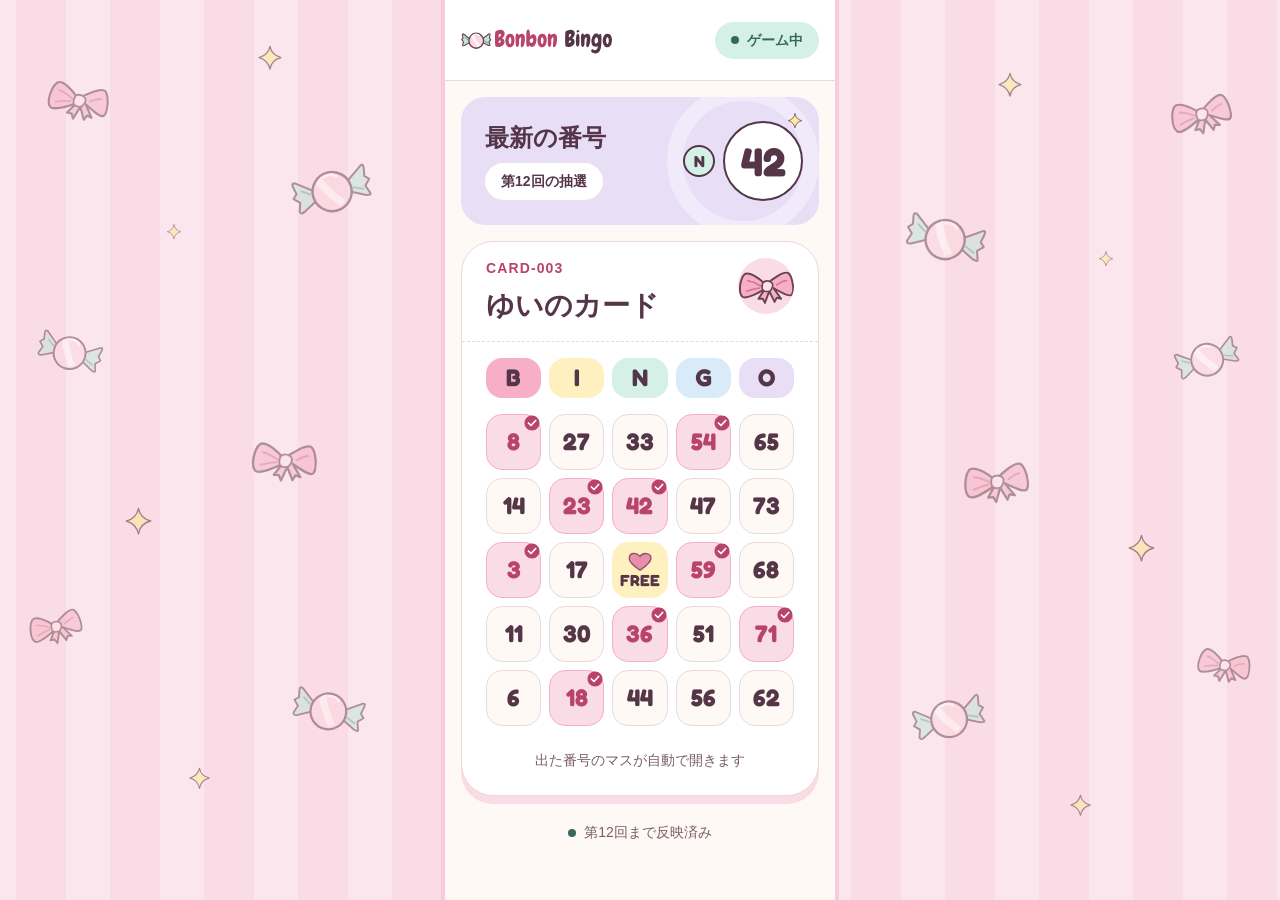
==== card.html @ c979d32b "first commit" ====
<!doctype html>
<html lang="ja">
<head>
  <meta charset="utf-8">
  <meta name="viewport" content="width=device-width, initial-scale=1">
  <title>マイカード｜Bonbon Bingo</title>
  <link rel="stylesheet" href="css/style.css">
  <!-- 数字のルール、保存と変更通知、参加者用の表示の順に読み込む。各JSの中身は実装手順のコメント。 -->
  <script defer src="js/game.js"></script>
  <script defer src="js/storage.js"></script>
  <script defer src="js/card.js"></script>
</head>
<!-- デザイン確認用。下の data-card-state だけを変更して保存し、ブラウザを再読み込みする。
     playing＝進行中、register＝初回登録、ended＝終了、closed＝受付締切、reset＝旧カード、error＝読込エラー。
     以下のID・名前・番号・マスはすべて第12回の静的な見本。実装時はURLと保存データから状態を選ぶ。 -->
<body class="card-page" data-card-state="playing">
  <!-- .card-shell は参加者の画面全体。PCではこの列を中央に保ち、左右に包装紙を表示する。 -->
  <div class="card-shell">
    <!-- 自分がどの状態のカードを見ているかを表示。card.js は body の状態を切り替え、該当するバッジを見せる。 -->
    <header class="site-header">
      <div class="header-inner">
        <img class="brand-logo" src="images/logo.svg" alt="Bonbon Bingo" width="157" height="34">
        <div class="card-state-badges">
          <span class="badge card-badge state-playing">ゲーム中</span>
          <span class="badge card-badge state-register">受付中</span>
          <span class="badge card-badge state-ended">終了</span>
          <span class="badge card-badge state-closed">受付終了</span>
          <span class="badge card-badge state-reset">リセット済み</span>
          <span class="badge card-badge state-error">エラー</span>
        </div>
      </div>
    </header>

    <main class="card-main">
      <!-- 登録済みカードの表示。#card-play はゲーム中と終了後に共用し、終了後も最後の盤面を確認できる。 -->
      <div id="card-play" class="card-view">
        <!-- 最新の確定番号を示す。JSは保存された履歴の末尾から #card-letter・#card-number・#card-round を更新する。 -->
        <section class="latest-card-ball" aria-labelledby="latest-heading">
          <div>
            <h2 id="latest-heading">最新の番号</h2>
            <p id="card-round">第12回の抽選</p>
          </div>
          <div class="latest-value" aria-live="polite" aria-atomic="true">
            <span id="card-letter" class="number">N</span>
            <strong id="card-number" class="number">42</strong>
          </div>
        </section>

        <!-- 自分のカード。登録済みの識別子と名前を #card-id と #card-name に書き戻す。長いIDも最後まで表示する。 -->
        <section class="player-ticket" aria-labelledby="card-title">
          <header class="ticket-owner">
            <div>
              <p id="card-id" class="card-serial">CARD-003</p>
              <h1 id="card-title"><span id="card-name">ゆい</span>のカード</h1>
            </div>
            <img src="images/bow.svg" width="56" height="40" alt="">
          </header>

          <!-- #card-grid はB・I・N・G・O順の5×5表。実装時は保存した配置で tbody を描き直す。
               .is-open と読み上げ用の「抽選済み」を履歴に合わせて更新する。中央 .free-cell は最初から開いたまま。 -->
          <div class="ticket-board">
            <table id="card-grid">
              <caption class="sr-only">自分のビンゴカード</caption>
              <thead>
                <tr><th scope="col">B</th><th scope="col">I</th><th scope="col">N</th><th scope="col">G</th><th scope="col">O</th></tr>
              </thead>
              <!-- 仮の盤面。履歴 8,54,23,71,36,12,59,18,67,3,48,42 に含まれる数字だけを開いている。 -->
              <tbody>
                <tr>
                  <td class="is-open" data-number="8">8<span class="sr-only"> 抽選済み</span></td>
                  <td data-number="27">27</td><td data-number="33">33</td>
                  <td class="is-open" data-number="54">54<span class="sr-only"> 抽選済み</span></td><td data-number="65">65</td>
                </tr>
                <tr>
                  <td data-number="14">14</td><td class="is-open" data-number="23">23<span class="sr-only"> 抽選済み</span></td>
                  <td class="is-open" data-number="42">42<span class="sr-only"> 抽選済み</span></td>
                  <td data-number="47">47</td><td data-number="73">73</td>
                </tr>
                <tr>
                  <td class="is-open" data-number="3">3<span class="sr-only"> 抽選済み</span></td><td data-number="17">17</td>
                  <td class="free-cell"><img src="images/heart.svg" width="24" height="20" alt="">FREE<span class="sr-only"> 最初から開いています</span></td>
                  <td class="is-open" data-number="59">59<span class="sr-only"> 抽選済み</span></td><td data-number="68">68</td>
                </tr>
                <tr>
                  <td data-number="11">11</td><td data-number="30">30</td>
                  <td class="is-open" data-number="36">36<span class="sr-only"> 抽選済み</span></td>
                  <td data-number="51">51</td><td class="is-open" data-number="71">71<span class="sr-only"> 抽選済み</span></td>
                </tr>
                <tr>
                  <td data-number="6">6</td><td class="is-open" data-number="18">18<span class="sr-only"> 抽選済み</span></td>
                  <td data-number="44">44</td><td data-number="56">56</td><td data-number="62">62</td>
                </tr>
              </tbody>
            </table>
            <p class="card-caption">出た番号のマスが自動で開きます</p>
          </div>
        </section>

        <!-- #card-sync は自分が反映した回を示す。自分の当選が確定した時だけ #card-result の hidden を外して表示する。 -->
        <p id="card-sync" class="card-sync state-playing" role="status">第12回まで反映済み</p>
        <p id="card-end" class="card-sync state-ended">ゲームは終了しました</p>
        <p id="card-result" class="card-sync" hidden></p>
      </div>

      <!-- 初回登録の見本。#card-entry は開始前の発行済み・未登録カードだけに見せる。 -->
      <section id="card-entry" class="card-view" aria-labelledby="entry-heading">
        <!-- 発行されたカードの識別子。JSはURLと発行記録を照合して #entry-id と下の #fallback-id に同じIDを表示する。 -->
        <div class="entry-art">
          <div class="entry-ticket">
            <strong class="number" aria-hidden="true">B I N G O</strong>
            <span id="entry-id" class="card-serial">CARD-003</span>
          </div>
          <img class="entry-bow" src="images/bow.svg" width="56" height="40" alt="">
          <img class="entry-candy" src="images/candy.svg" width="48" height="32" alt="">
        </div>
        <h1 id="entry-heading">カードの参加登録</h1>
        <p class="entry-intro">ゲーム開始前に登録を済ませてね。</p>

        <!-- #entry-name の内容が表示名。値と10文字制限を後でJSで調べ、理由があれば #entry-feedback に表示する。 -->
        <div class="entry-fields">
          <div class="entry-label">
            <label for="entry-name">表示名</label>
            <span id="entry-limit">任意・10文字まで</span>
          </div>
          <input id="entry-name" type="text" placeholder="例）ゆい" aria-describedby="entry-limit entry-hint entry-feedback">
          <p id="entry-hint" class="entry-hint">空欄なら <span id="fallback-id">CARD-003</span> で参加します。</p>
          <p class="entry-hint">登録後の名前変更はできません。</p>
          <p id="entry-feedback" class="entry-feedback" role="alert" hidden></p>
          <!-- #register-card は初回登録の確定ボタン。card.js で保存に成功したときだけ盤面へ進む。 -->
          <button id="register-card" class="button button-primary" type="button">このカードで参加する</button>
        </div>
      </section>

      <!-- 受付が締め切られた未登録カード。#card-closed に切り替え、入力・登録・報告を止める。 -->
      <section id="card-closed" class="card-view card-notice">
        <h1>参加受付は終了しました</h1>
        <p>このカードは今回のゲームに登録されていません。</p>
      </section>
      <!-- 旧ゲームのカード。#card-reset に切り替え、以前の数字・名前・当選結果が表示されないようにする。 -->
      <section id="card-reset" class="card-view card-notice">
        <h1>ゲームがリセットされました</h1>
        <p>参加するには、進行役に新しいカードを発行してもらってください。</p>
      </section>
      <!-- データを読み込めない場合。JSは #card-error-reason に保存失敗・無効なURLなどの理由を表示する。 -->
      <section id="card-error" class="card-view card-notice" aria-live="polite">
        <h1>カードを確認できません</h1>
        <p id="card-error-reason">カードの保存情報を読み込めませんでした。</p>
      </section>
    </main>
  </div>
</body>
</html>
---- css/style.css ----
/* 共通 → 進行役（index.html）→ 参加者（card.html）の順。
   色を変えるときはまず :root、画面の配置を変えるときは各画面のセクションを見る。 */
@font-face {
  font-family: Fredoka;
  src: url("../fonts/Fredoka-Bold.ttf") format("truetype");
  font-weight: 700;
  font-style: normal;
  font-display: swap;
}

:root {
  --paper: #fff9f5;
  --white: #fff;
  --ink: #553648;
  --muted: #795d6b;
  --line: #e9d9dc;
  --pink: #b94469;
  --blush: #fadce6;
  --rose: #f6afc6;
  --mint: #d5f1e7;
  --mint-ink: #36685d;
  --lav: #e8dff7;
  --butter: #fff0bf;
  --sky: #d9eaf8;
}

*, *::before, *::after { box-sizing: border-box; }

body {
  margin: 0;
  min-height: 100vh;
  background: var(--paper);
  color: var(--ink);
  font-family: "Zen Maru Gothic", "Hiragino Maru Gothic ProN", "Yu Gothic", Meiryo, sans-serif;
  font-size: 1rem;
  font-weight: 500;
  line-height: 1.5;
}

img { display: block; }
button, input { font: inherit; color: inherit; }
[hidden] { display: none !important; }
:focus-visible { outline: 3px solid var(--mint-ink); outline-offset: 3px; }

/* 見た目は印や配色で示すマスの状態を、読み上げでも伝える。 */
.sr-only {
  position: absolute;
  width: 1px;
  height: 1px;
  padding: 0;
  overflow: hidden;
  clip-path: inset(50%);
  white-space: nowrap;
  border: 0;
}

.number {
  font-family: Fredoka, "Arial Rounded MT Bold", system-ui, sans-serif;
  font-weight: 700;
}

.site-header {
  border-bottom: 1px solid var(--line);
  background: var(--white);
}

.header-inner {
  display: flex;
  justify-content: space-between;
  align-items: center;
  gap: 16px;
  min-height: 80px;
  padding-block: 16px;
}

.brand-logo { max-width: 100%; height: auto; }

.button {
  display: inline-flex;
  justify-content: center;
  align-items: center;
  gap: 8px;
  min-height: 48px;
  padding: 8px 24px;
  border: 1px solid transparent;
  border-radius: 32px;
  font-size: 1rem;
  font-weight: 700;
  line-height: 1.5;
  text-align: center;
}
.button-primary { color: var(--white); background: var(--pink); }
.button-secondary { color: var(--pink); border-color: var(--rose); background: var(--white); }
.button-muted { color: var(--muted); background: var(--line); }


/* 抽選画面。状態の見本は body の data-view で一つ選ぶ。非表示部分は読み上げ・Tab移動の対象からも外れる。 */
.host-page[data-view="prepare"] [data-show]:not([data-show~="prepare"]),
.host-page[data-view="draw"] [data-show]:not([data-show~="draw"]),
.host-page[data-view="checking"] [data-show]:not([data-show~="checking"]),
.host-page[data-view="final"] [data-show]:not([data-show~="final"]),
.host-page[data-view="finished"] [data-show]:not([data-show~="finished"]) {
  display: none;
}

.host-page .header-inner,
.host-main {
  width: min(1104px, calc(100% - 64px));
  margin-inline: auto;
}

.host-page .header-inner {
  padding-inline: 0;
}

.host-main {
  padding-block: 32px 48px;
}

.host-heading,
.host-panel-heading,
.host-controls,
.host-counts,
.host-facts > div {
  display: flex;
  align-items: center;
}

.host-heading {
  flex-wrap: wrap;
  gap: 16px;
  margin-bottom: 16px;
}

.host-heading h1 {
  margin: 0;
  font-size: clamp(1.875rem, 4vw, 2.25rem);
  line-height: 1.35;
}

.host-page .badge {
  display: inline-block;
  vertical-align: middle;
  white-space: nowrap;
  font-size: .875rem;
  font-weight: 700;
  line-height: 1.4;
  padding: 8px 16px;
  border-radius: 24px;
}

.host-role { background: var(--blush); }
.host-live, .host-ended { background: var(--mint); color: var(--mint-ink); }
.host-checking { background: var(--butter); }
.host-final { background: var(--lav); }
.host-people { background: var(--paper); color: var(--muted); }

.host-live::before,
.host-check-facts dt::before {
  content: "";
  display: inline-block;
  width: 8px;
  height: 8px;
  border-radius: 8px;
  background: var(--mint-ink);
  margin-inline-end: 8px;
  vertical-align: middle;
}

.host-layout {
  display: grid;
  grid-template-columns: minmax(0, 700fr) minmax(0, 380fr);
  gap: 24px;
  align-items: start;
}

.host-column,
.host-panel {
  display: grid;
  align-content: start;
  min-width: 0;
}

.host-column { gap: 24px; }
.host-side { gap: 16px; }

.host-panel {
  padding: 24px;
  gap: 16px;
  border: 1px solid var(--line);
  background: var(--white);
  border-radius: 24px;
  overflow-wrap: anywhere;
}

.host-panel h2,
.host-ticket h2 {
  margin: 0;
  font-size: 1.25rem;
  line-height: 1.4;
}

.host-panel p,
.host-ticket p {
  margin: 0;
}

.host-panel-heading {
  justify-content: space-between;
  flex-wrap: wrap;
  gap: 8px;
}

.host-stage {
  overflow: hidden;
  min-width: 0;
  background: var(--white);
  border: 1px solid var(--line);
  border-radius: 24px;
  padding: 0;
}

.host-number-stage {
  position: relative;
  display: grid;
  place-items: center;
  min-height: 268px;
  background: var(--blush) url("../images/hero.svg") center / 700px 268px no-repeat;
}

.host-ball-label {
  position: absolute;
  inset: 16px auto auto 16px;
  background: var(--white);
}

.host-current-ball {
  display: grid;
  justify-items: center;
  line-height: 1;
}

.host-current-ball .js-latest-letter {
  margin-bottom: 8px;
  color: var(--pink);
  font-size: 1.5rem;
}

.host-current-ball strong {
  font-size: 5.4375rem;
  font-weight: 700;
}

.host-controls {
  gap: 24px;
  padding: 16px;
}

.host-controls .button {
  flex: 1;
  min-height: 56px;
}

.host-counts,
.host-facts,
.host-facts dd,
.host-counts dd {
  margin: 0;
}

.host-counts {
  gap: 16px;
}

.host-counts div + div {
  padding-inline-start: 16px;
  border-inline-start: 1px solid var(--line);
}

.host-counts dt,
.host-counts dd,
.host-caption,
.host-ticket-copy p:not(.host-total) {
  font-size: .875rem;
}

.host-counts dt,
.host-caption {
  color: var(--muted);
}

.host-counts dt { font-weight: 700; }

.host-counts strong {
  font-size: 1.5rem;
  line-height: 1.2;
}

.host-history,
.host-winners {
  list-style: none;
  margin: 0;
  padding: 0;
}

.host-history-panel { padding: 16px; }

.host-history {
  display: flex;
  flex-wrap: wrap;
  gap: 8px;
}

.host-history li {
  display: grid;
  place-items: center;
  width: 48px;
  height: 48px;
  border-radius: 24px;
  font-size: 1.125rem;
}

.ball-b { background: var(--rose); }
.ball-i { background: var(--butter); }
.ball-n { background: var(--mint); }
.ball-g { background: var(--sky); }
.ball-o { background: var(--lav); }

.host-awards {
  background: var(--butter);
  border-color: transparent;
}

.host-winners li + li {
  margin-top: 16px;
}

.host-winners .badge {
  margin-inline-end: 8px;
  background: var(--butter);
}

.host-awards .badge {
  background: var(--white);
}

.host-winners strong {
  font-size: 1.5rem;
  overflow-wrap: anywhere;
}

.host-awards strong {
  display: block;
  margin-block-start: 8px;
}

.host-facts {
  display: grid;
  gap: 8px;
}

.host-facts > div {
  justify-content: space-between;
  gap: 8px;
}

.host-facts dd { white-space: nowrap; }

.host-check-facts div:nth-child(2) dt::before { background: var(--rose); }
.host-check-facts div:nth-child(3) dt::before { background: var(--line); }

.host-page .host-finish {
  background: transparent;
  border: 1px solid var(--line);
  color: var(--muted);
}

.host-ticket {
  position: relative;
  display: flex;
  justify-content: space-between;
  min-height: 216px;
  border-radius: 24px;
  background: var(--blush);
  overflow: hidden;
}

.host-page[data-view="checking"] .host-ticket { background: var(--butter); }
.host-page[data-view="final"] .host-ticket { background: var(--lav); }
.host-page[data-view="finished"] .host-ticket { background: var(--mint); }

.host-ticket-copy {
  min-width: 0;
  padding: 24px 32px;
  align-self: center;
}

.host-ticket h2 { font-size: 1.125rem; }

.host-ticket .host-total {
  margin: 8px 0;
  font-weight: 700;
  line-height: 1.1;
}

.host-total strong {
  font-size: clamp(3rem, 8vw, 4.75rem);
}

.host-total span {
  font-size: 1.5rem;
}

.host-ticket progress {
  display: block;
  appearance: none;
  width: min(100%, 352px);
  height: 8px;
  margin-top: 8px;
  background: var(--white);
  --segment: 12.5%;
  mask-image: repeating-linear-gradient(to right, #000 0 calc(var(--segment) - 4px), transparent calc(var(--segment) - 4px) var(--segment));
  border: 0;
  border-radius: 8px;
  overflow: hidden;
}

.host-page[data-view="prepare"] progress { --segment: calc(100% / 9); }
.host-ticket progress::-webkit-progress-bar { background: transparent; }
.host-ticket progress::-webkit-progress-value { background: var(--mint-ink); }
.host-ticket progress::-moz-progress-bar { background: var(--mint-ink); }
.host-page[data-view="prepare"] progress::-webkit-progress-value { background: var(--pink); }
.host-page[data-view="prepare"] progress::-moz-progress-bar { background: var(--pink); }

.host-ticket-stub {
  position: relative;
  flex: 0 0 112px;
  display: grid;
  place-items: center;
  border-inline-start: 2px dashed var(--white);
  background: url("../images/sparkle.svg") 76% 28% / 12px 12px no-repeat,
    url("../images/sparkle.svg") 18% 70% / 8px 8px no-repeat;
}

.host-ticket-stub::before,
.host-ticket-stub::after {
  content: "";
  position: absolute;
  left: -12px;
  width: 24px;
  height: 24px;
  background: var(--paper);
  border-radius: 16px;
}

.host-ticket-stub::before { top: -12px; }
.host-ticket-stub::after { bottom: -12px; }

.host-last-number strong { font-size: 2.25rem; }
.host-last-number small { font-size: 1.125rem; color: var(--mint-ink); }

.host-message {
  padding: 16px;
  border: 1px solid var(--pink);
  border-radius: 16px;
  background: var(--white);
  overflow-wrap: anywhere;
}

/* タブレットからは進行操作を下に回し、番号を読む面積を確保する。 */
@media (max-width: 1023px) {
  .host-layout { grid-template-columns: minmax(0, 1fr); gap: 16px; }
  .host-column { gap: 16px; }
}

/* スマホは両端16px。絵の中央を表示し、抽選ボタンは1行分の幅にする。 */
@media (max-width: 600px) {
  .host-main,
  .host-page .header-inner { width: calc(100% - 32px); }
  .host-main { padding-block: 16px 32px; }
  .host-controls { flex-direction: column; gap: 16px; }
  .host-controls .button { width: 100%; }
  .host-number-stage { min-height: 248px; }
  .host-panel { padding: 16px; }
  /* 390px幅では6球ずつ。さらに狭い端末では列幅に合わせて球も小さくする。 */
  .host-history {
    display: grid;
    grid-template-columns: repeat(6, minmax(0, 1fr));
    max-width: 328px;
  }
  .host-history li { width: 100%; max-width: 48px; height: auto; aspect-ratio: 1; }
  .host-ticket-copy { padding: 24px 16px; }
  .host-ticket-stub { flex-basis: 72px; }
  .host-ticket-stub img { max-width: 48px; }
  .host-page .brand-logo { max-width: 54vw; height: auto; }
}

/* 参加者画面。2枚の包装紙をスマホ幅の外側にだけ敷く。 */
.card-page {
  position: relative;
  isolation: isolate;
  min-height: 100vh;
  background: var(--blush);
}

.card-page::before,
.card-page::after {
  position: absolute;
  z-index: -1;
  top: 0;
  bottom: 0;
  width: max(0px, calc((100% - 390px) / 2));
  content: "";
  background-size: 445px 880px;
  background-repeat: repeat;
}

.card-page::before {
  left: 0;
  background-image: url("../images/wrapper-left.svg");
  background-position: right top;
}

.card-page::after {
  right: 0;
  background-image: url("../images/wrapper-right.svg");
  background-position: left top;
}

.card-shell {
  width: min(100%, 390px);
  min-height: 100vh;
  min-height: 100dvh;
  margin-inline: auto;
  color: var(--ink);
  background: var(--paper);
  box-shadow: 0 0 0 4px rgb(246 175 198 / 48%);
}

.card-shell .header-inner {
  display: flex;
  justify-content: space-between;
  align-items: center;
  flex-wrap: wrap;
  gap: 8px;
  min-height: 80px;
  width: 100%;
  padding: 16px;
  margin: 0;
}

.card-shell .brand-logo { width: 157px; height: auto; }
.card-main { padding: 16px 16px 32px; }
.card-shell h1,
.card-shell h2,
.card-shell p { margin: 0; }
.card-shell h1 { font-size: 1.75rem; line-height: 1.35; }
.card-shell h2 { font-size: 1.5rem; line-height: 1.35; }

/* 一度に見える状態は1つ。body の data-card-state が将来の描画の入口になる。 */
.card-view,
.card-page .card-badge,
.card-page .card-sync.state-ended,
.card-page .card-sync.state-playing { display: none; }
.card-page[data-card-state="playing"] #card-play,
.card-page[data-card-state="ended"] #card-play,
.card-page[data-card-state="register"] #card-entry,
.card-page[data-card-state="closed"] #card-closed,
.card-page[data-card-state="reset"] #card-reset,
.card-page[data-card-state="error"] #card-error { display: block; }
.card-page[data-card-state="playing"] .state-playing,
.card-page[data-card-state="ended"] .state-ended,
.card-page[data-card-state="register"] .state-register,
.card-page[data-card-state="closed"] .state-closed,
.card-page[data-card-state="reset"] .state-reset,
.card-page[data-card-state="error"] .state-error { display: inline-flex; }

.card-page .card-badge {
  align-items: center;
  gap: 8px;
  padding: 8px 16px;
  color: var(--pink);
  background: var(--blush);
  border-radius: 24px;
  font-size: .875rem;
  font-weight: 700;
}

.card-page .card-badge.state-playing,
.card-page .card-badge.state-ended { color: var(--mint-ink); background: var(--mint); }

.card-badge::before,
.card-sync::before {
  content: "";
  width: 8px;
  height: 8px;
  flex: 0 0 8px;
  border-radius: 8px;
  background: currentColor;
}

.latest-card-ball {
  position: relative;
  isolation: isolate;
  overflow: hidden;
  display: flex;
  justify-content: space-between;
  align-items: center;
  flex-wrap: wrap;
  gap: 8px;
  min-height: 128px;
  padding: 16px 16px 16px 24px;
  border-radius: 24px;
  background: var(--lav);
}

.latest-card-ball::before {
  content: "";
  position: absolute;
  z-index: -1;
  right: 0;
  top: 50%;
  width: 152px;
  height: 152px;
  border: 16px solid rgb(255 255 255 / 35%);
  border-radius: 80px;
  transform: translateY(-50%);
}

.latest-card-ball::after {
  content: "";
  position: absolute;
  right: 16px;
  top: 16px;
  width: 16px;
  height: 16px;
  background: url("../images/sparkle.svg") center / contain no-repeat;
}

#card-round {
  display: inline-block;
  padding: 8px 16px;
  margin-top: 8px;
  border-radius: 24px;
  background: var(--white);
  font-size: .875rem;
  font-weight: 700;
}

.latest-value { display: flex; align-items: center; gap: 8px; }
.latest-value > * {
  display: grid;
  place-items: center;
  border: 2px solid var(--ink);
  border-radius: 40px;
}
#card-letter { width: 32px; height: 32px; background: var(--mint); }
#card-number { width: 80px; height: 80px; background: var(--white); font-size: 2.5rem; }

.player-ticket,
.entry-fields,
.card-notice {
  border: 1px solid var(--line);
  border-radius: 32px;
  background: var(--white);
}

.player-ticket { margin-block: 16px 24px; box-shadow: 0 8px var(--blush); }
.ticket-owner {
  display: flex;
  align-items: flex-start;
  justify-content: space-between;
  gap: 8px;
  padding: 16px 24px;
  border-bottom: 1px dashed var(--line);
}

.ticket-owner > div { min-width: 0; }
.card-serial,
#card-name,
#fallback-id { overflow-wrap: anywhere; }
.card-serial { color: var(--pink); font-size: .875rem; font-weight: 800; letter-spacing: .08em; }
#card-title { margin-top: 8px; }
.ticket-owner > img {
  flex: none;
  width: 56px;
  height: 56px;
  border-radius: 32px;
  background-color: var(--blush);
  object-fit: contain;
}

.ticket-board { padding: 8px 24px 24px; }
#card-grid {
  width: calc(100% + 16px);
  margin-inline: -8px;
  border-collapse: separate;
  border-spacing: 8px;
  table-layout: fixed;
  text-align: center;
  font-family: Fredoka, "Arial Rounded MT Bold", system-ui, sans-serif;
  font-weight: 700;
}

#card-grid th,
#card-grid td { padding: 0; text-align: center; vertical-align: middle; }
#card-grid th { height: 40px; border-radius: 16px; font-size: 1.5rem; }
#card-grid th:nth-child(1) { background: var(--rose); }
#card-grid th:nth-child(2) { background: var(--butter); }
#card-grid th:nth-child(3) { background: var(--mint); }
#card-grid th:nth-child(4) { background: var(--sky); }
#card-grid th:nth-child(5) { background: var(--lav); }

#card-grid td {
  position: relative;
  height: clamp(40px, calc((100vw - 112px) / 5), 56px);
  border: 1px solid var(--line);
  border-radius: 16px;
  background: var(--paper);
  font-size: 1.5rem;
  line-height: 1;
}

#card-grid .is-open { background: var(--blush); color: var(--pink); border-color: var(--rose); }
#card-grid .is-open::after {
  content: "";
  position: absolute;
  top: 0;
  right: 0;
  width: 16px;
  height: 16px;
  background: url("../images/check.svg") center / contain no-repeat;
}
#card-grid .free-cell {
  color: var(--ink);
  border-color: var(--butter);
  background: var(--butter);
  font-size: 1rem;
}
.free-cell img { display: block; margin: 0 auto; }
.card-caption,
.card-sync,
.entry-hint,
#entry-limit { color: var(--muted); font-size: .875rem; }
.ticket-board .card-caption { margin-top: 16px; text-align: center; }
.card-shell .card-sync {
  width: 100%;
  align-items: center;
  justify-content: center;
  gap: 8px;
  text-align: center;
}
.card-sync::before { background: var(--mint-ink); }
#card-result:not([hidden]) { display: flex; margin-top: 8px; color: var(--pink); }

/* 初回登録は同じスマホ幅の中で名前入力に集中する。 */
.entry-art {
  display: grid;
  place-items: center;
  position: relative;
  padding: 48px 24px;
  min-height: 200px;
  border-radius: 24px;
  background:
    url("../images/sparkle.svg") 12% 24% / 16px 16px no-repeat,
    url("../images/sparkle.svg") 83% 68% / 16px 16px no-repeat,
    radial-gradient(circle, transparent 74px, rgb(255 255 255 / 34%) 74px 96px, transparent 96px),
    var(--blush);
}
.entry-ticket {
  max-width: 100%;
  min-width: min(192px, 100%);
  border: 2px solid var(--pink);
  border-radius: 24px;
  background: var(--white);
  text-align: center;
}
.entry-ticket > * { display: block; padding: 8px; }
.entry-ticket > strong { font-size: 1.5rem; border-bottom: 1px dashed var(--line); }
.entry-bow,
.entry-candy { position: absolute; }
.entry-bow { top: 16%; left: 64%; }
.entry-candy { top: 65%; right: 75%; }
#entry-heading { margin: 24px 0 8px; }
.entry-intro { color: var(--muted); }
.entry-fields { padding: 24px; margin-top: 32px; border-radius: 24px; }
.entry-label { display: flex; flex-wrap: wrap; justify-content: space-between; align-items: baseline; gap: 8px; }
.entry-label label { font-weight: 700; }
#entry-name {
  width: 100%;
  min-height: 56px;
  padding: 8px 16px;
  margin: 8px 0 16px;
  border: 1px solid var(--line);
  border-radius: 16px;
  background: var(--paper);
  color: var(--ink);
  font: inherit;
}
.entry-hint + .entry-hint { margin-top: 8px; }
.entry-feedback { margin-top: 8px; color: var(--pink); }
#register-card { width: 100%; margin-top: 24px; }
.card-notice { padding: 24px; }
.card-notice h1 { font-size: 1.5rem; }
.card-notice p { margin-top: 16px; }

@media (max-width: 360px) {
  .ticket-board { padding-inline: 16px; }
  .latest-card-ball { padding-inline: 16px; }
  #card-number { width: 64px; height: 64px; }
}
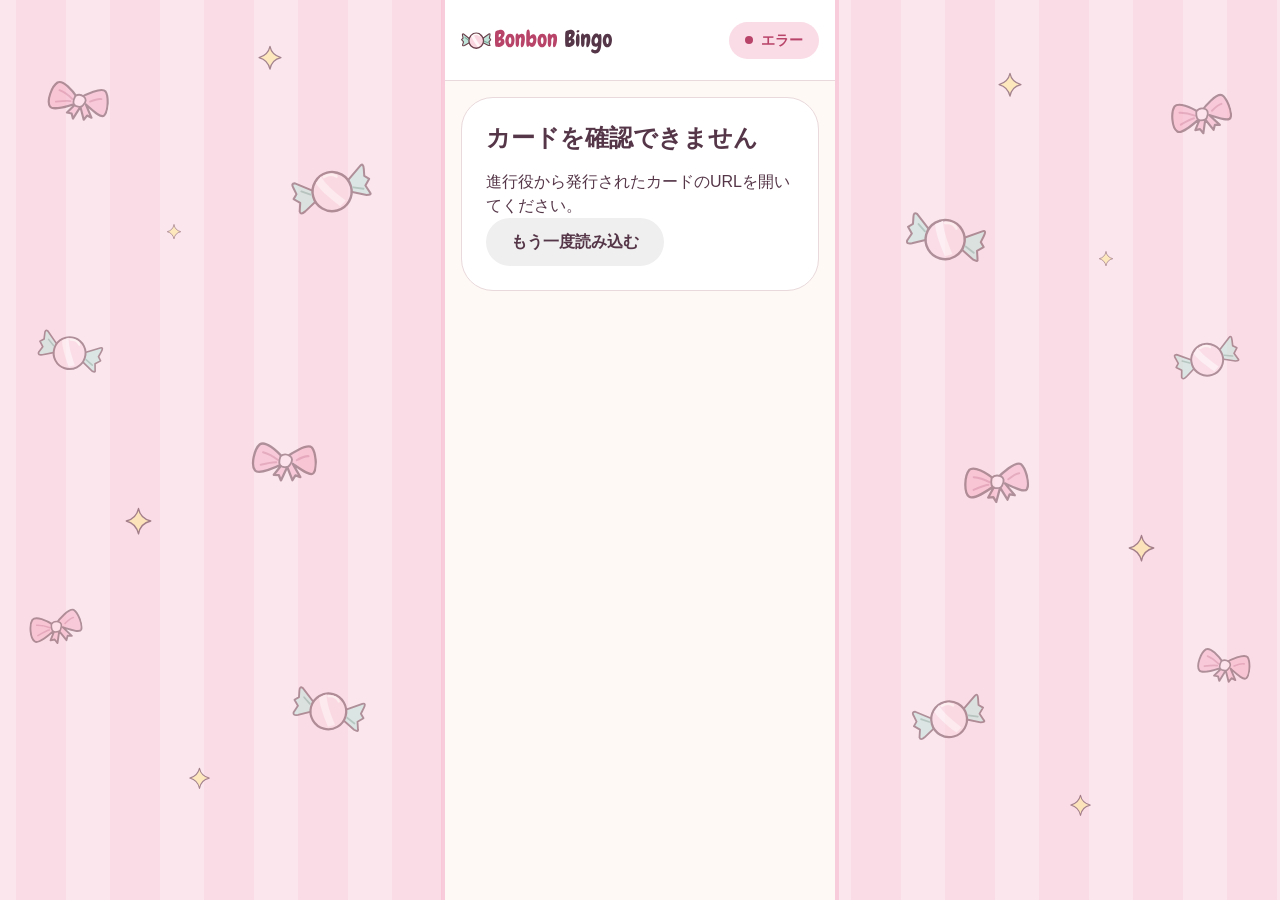
==== commit 4c903952: "抽選画面と参加カードを連動させ、ビンゴの進行と復元を実装 Web Locksで進行役と書き込みを調停し、カードの登録・確認報告・同着・未応答時の代替照合をlocalStorageで共有する。終了時は全" ====
--- a/card.html
+++ b/card.html
@@ -4,16 +4,15 @@
   <meta charset="utf-8">
   <meta name="viewport" content="width=device-width, initial-scale=1">
   <title>マイカード｜Bonbon Bingo</title>
+  <link rel="icon" type="image/svg+xml" href="images/heart.svg">
   <link rel="stylesheet" href="css/style.css">
-  <!-- 数字のルール、保存と変更通知、参加者用の表示の順に読み込む。各JSの中身は実装手順のコメント。 -->
+  <!-- 数字のルール、保存と変更通知、参加者用の表示の順に読み込む。 -->
   <script defer src="js/game.js"></script>
   <script defer src="js/storage.js"></script>
   <script defer src="js/card.js"></script>
 </head>
-<!-- デザイン確認用。下の data-card-state だけを変更して保存し、ブラウザを再読み込みする。
-     playing＝進行中、register＝初回登録、ended＝終了、closed＝受付締切、reset＝旧カード、error＝読込エラー。
-     以下のID・名前・番号・マスはすべて第12回の静的な見本。実装時はURLと保存データから状態を選ぶ。 -->
-<body class="card-page" data-card-state="playing">
+<!-- URLの発行情報を確認してから card.js が data-card-state を切り替える。 -->
+<body class="card-page" data-card-state="loading">
   <!-- .card-shell は参加者の画面全体。PCではこの列を中央に保ち、左右に包装紙を表示する。 -->
   <div class="card-shell">
     <!-- 自分がどの状態のカードを見ているかを表示。card.js は body の状態を切り替え、該当するバッジを見せる。 -->
@@ -32,17 +31,18 @@
     </header>
 
     <main class="card-main">
+      <noscript>カードの表示・参加登録にはJavaScriptを有効にしてください。</noscript>
       <!-- 登録済みカードの表示。#card-play はゲーム中と終了後に共用し、終了後も最後の盤面を確認できる。 -->
       <div id="card-play" class="card-view">
         <!-- 最新の確定番号を示す。JSは保存された履歴の末尾から #card-letter・#card-number・#card-round を更新する。 -->
         <section class="latest-card-ball" aria-labelledby="latest-heading">
           <div>
             <h2 id="latest-heading">最新の番号</h2>
-            <p id="card-round">第12回の抽選</p>
+            <p id="card-round">抽選待ち</p>
           </div>
           <div class="latest-value" aria-live="polite" aria-atomic="true">
-            <span id="card-letter" class="number">N</span>
-            <strong id="card-number" class="number">42</strong>
+            <span id="card-letter" class="number" hidden></span>
+            <strong id="card-number" class="number">―</strong>
           </div>
         </section>
 
@@ -50,13 +50,13 @@
         <section class="player-ticket" aria-labelledby="card-title">
           <header class="ticket-owner">
             <div>
-              <p id="card-id" class="card-serial">CARD-003</p>
-              <h1 id="card-title"><span id="card-name">ゆい</span>のカード</h1>
+              <p id="card-id" class="card-serial"></p>
+              <h1 id="card-title"><span id="card-name"></span>のカード</h1>
             </div>
             <img src="images/bow.svg" width="56" height="40" alt="">
           </header>
 
-          <!-- #card-grid はB・I・N・G・O順の5×5表。実装時は保存した配置で tbody を描き直す。
+          <!-- #card-grid はB・I・N・G・O順の5×5表。保存した配置で tbody に5行を作る。
                .is-open と読み上げ用の「抽選済み」を履歴に合わせて更新する。中央 .free-cell は最初から開いたまま。 -->
           <div class="ticket-board">
             <table id="card-grid">
@@ -64,51 +64,26 @@
               <thead>
                 <tr><th scope="col">B</th><th scope="col">I</th><th scope="col">N</th><th scope="col">G</th><th scope="col">O</th></tr>
               </thead>
-              <!-- 仮の盤面。履歴 8,54,23,71,36,12,59,18,67,3,48,42 に含まれる数字だけを開いている。 -->
-              <tbody>
-                <tr>
-                  <td class="is-open" data-number="8">8<span class="sr-only"> 抽選済み</span></td>
-                  <td data-number="27">27</td><td data-number="33">33</td>
-                  <td class="is-open" data-number="54">54<span class="sr-only"> 抽選済み</span></td><td data-number="65">65</td>
-                </tr>
-                <tr>
-                  <td data-number="14">14</td><td class="is-open" data-number="23">23<span class="sr-only"> 抽選済み</span></td>
-                  <td class="is-open" data-number="42">42<span class="sr-only"> 抽選済み</span></td>
-                  <td data-number="47">47</td><td data-number="73">73</td>
-                </tr>
-                <tr>
-                  <td class="is-open" data-number="3">3<span class="sr-only"> 抽選済み</span></td><td data-number="17">17</td>
-                  <td class="free-cell"><img src="images/heart.svg" width="24" height="20" alt="">FREE<span class="sr-only"> 最初から開いています</span></td>
-                  <td class="is-open" data-number="59">59<span class="sr-only"> 抽選済み</span></td><td data-number="68">68</td>
-                </tr>
-                <tr>
-                  <td data-number="11">11</td><td data-number="30">30</td>
-                  <td class="is-open" data-number="36">36<span class="sr-only"> 抽選済み</span></td>
-                  <td data-number="51">51</td><td class="is-open" data-number="71">71<span class="sr-only"> 抽選済み</span></td>
-                </tr>
-                <tr>
-                  <td data-number="6">6</td><td class="is-open" data-number="18">18<span class="sr-only"> 抽選済み</span></td>
-                  <td data-number="44">44</td><td data-number="56">56</td><td data-number="62">62</td>
-                </tr>
-              </tbody>
+              <!-- card.js が保存済みの25マスを並べ、以降は抽選履歴に合わせて印を切り替える。 -->
+              <tbody></tbody>
             </table>
             <p class="card-caption">出た番号のマスが自動で開きます</p>
           </div>
         </section>
 
         <!-- #card-sync は自分が反映した回を示す。自分の当選が確定した時だけ #card-result の hidden を外して表示する。 -->
-        <p id="card-sync" class="card-sync state-playing" role="status">第12回まで反映済み</p>
+        <p id="card-sync" class="card-sync state-playing" role="status"></p>
         <p id="card-end" class="card-sync state-ended">ゲームは終了しました</p>
-        <p id="card-result" class="card-sync" hidden></p>
+        <p id="card-result" class="card-sync" role="status" hidden></p>
       </div>
 
-      <!-- 初回登録の見本。#card-entry は開始前の発行済み・未登録カードだけに見せる。 -->
+      <!-- 初回登録。#card-entry は開始前の発行済み・未登録カードだけに見せる。 -->
       <section id="card-entry" class="card-view" aria-labelledby="entry-heading">
         <!-- 発行されたカードの識別子。JSはURLと発行記録を照合して #entry-id と下の #fallback-id に同じIDを表示する。 -->
         <div class="entry-art">
           <div class="entry-ticket">
             <strong class="number" aria-hidden="true">B I N G O</strong>
-            <span id="entry-id" class="card-serial">CARD-003</span>
+            <span id="entry-id" class="card-serial"></span>
           </div>
           <img class="entry-bow" src="images/bow.svg" width="56" height="40" alt="">
           <img class="entry-candy" src="images/candy.svg" width="48" height="32" alt="">
@@ -116,19 +91,19 @@
         <h1 id="entry-heading">カードの参加登録</h1>
         <p class="entry-intro">ゲーム開始前に登録を済ませてね。</p>
 
-        <!-- #entry-name の内容が表示名。値と10文字制限を後でJSで調べ、理由があれば #entry-feedback に表示する。 -->
-        <div class="entry-fields">
+        <!-- #entry-name の内容が表示名。入力された文字数をJSで調べ、理由があれば #entry-feedback に表示する。 -->
+        <form id="entry-form" class="entry-fields">
           <div class="entry-label">
             <label for="entry-name">表示名</label>
             <span id="entry-limit">任意・10文字まで</span>
           </div>
           <input id="entry-name" type="text" placeholder="例）ゆい" aria-describedby="entry-limit entry-hint entry-feedback">
-          <p id="entry-hint" class="entry-hint">空欄なら <span id="fallback-id">CARD-003</span> で参加します。</p>
+          <p id="entry-hint" class="entry-hint">空欄なら <span id="fallback-id"></span> で参加します。</p>
           <p class="entry-hint">登録後の名前変更はできません。</p>
           <p id="entry-feedback" class="entry-feedback" role="alert" hidden></p>
           <!-- #register-card は初回登録の確定ボタン。card.js で保存に成功したときだけ盤面へ進む。 -->
-          <button id="register-card" class="button button-primary" type="button">このカードで参加する</button>
-        </div>
+          <button id="register-card" class="button button-primary" type="submit">このカードで参加する</button>
+        </form>
       </section>
 
       <!-- 受付が締め切られた未登録カード。#card-closed に切り替え、入力・登録・報告を止める。 -->
@@ -145,6 +120,8 @@
       <section id="card-error" class="card-view card-notice" aria-live="polite">
         <h1>カードを確認できません</h1>
         <p id="card-error-reason">カードの保存情報を読み込めませんでした。</p>
+        <!-- 読み込みエラーからの再試行。発行済みURLを保ったまま最新の保存内容を読み直す。 -->
+        <button id="retry-card" class="button" type="button">もう一度読み込む</button>
       </section>
     </main>
   </div>
--- a/css/style.css
+++ b/css/style.css
@@ -94,7 +94,7 @@
 .button-muted { color: var(--muted); background: var(--line); }
 
 
-/* 抽選画面。状態の見本は body の data-view で一つ選ぶ。非表示部分は読み上げ・Tab移動の対象からも外れる。 */
+/* 抽選画面。現在の状態は body の data-view で切り替える。非表示部分は読み上げ・Tab移動の対象からも外れる。 */
 .host-page[data-view="prepare"] [data-show]:not([data-show~="prepare"]),
 .host-page[data-view="draw"] [data-show]:not([data-show~="draw"]),
 .host-page[data-view="checking"] [data-show]:not([data-show~="checking"]),
@@ -557,7 +557,7 @@
 .card-shell h1 { font-size: 1.75rem; line-height: 1.35; }
 .card-shell h2 { font-size: 1.5rem; line-height: 1.35; }
 
-/* 一度に見える状態は1つ。body の data-card-state が将来の描画の入口になる。 */
+/* 一度に見える状態は1つ。card.js が body の data-card-state を切り替える。 */
 .card-view,
 .card-page .card-badge,
 .card-page .card-sync.state-ended,
@@ -809,3 +809,16 @@
   .latest-card-ball { padding-inline: 16px; }
   #card-number { width: 64px; height: 64px; }
 }
+
+/* 発行済みリンクは同じカードの復帰に使う。枚数が増えたら必要な時だけ開ける。 */
+.issued-links summary { cursor: pointer; font-weight: 700; }
+.issued-links ul {
+  display: grid;
+  gap: 8px;
+  padding: 0;
+  margin: 16px 0 0;
+  list-style: none;
+}
+.issued-links a { color: var(--pink); overflow-wrap: anywhere; }
+.host-page button:enabled { cursor: pointer; }
+.host-page button:disabled { cursor: default; color: var(--muted); background: var(--line); border-color: var(--line); }
